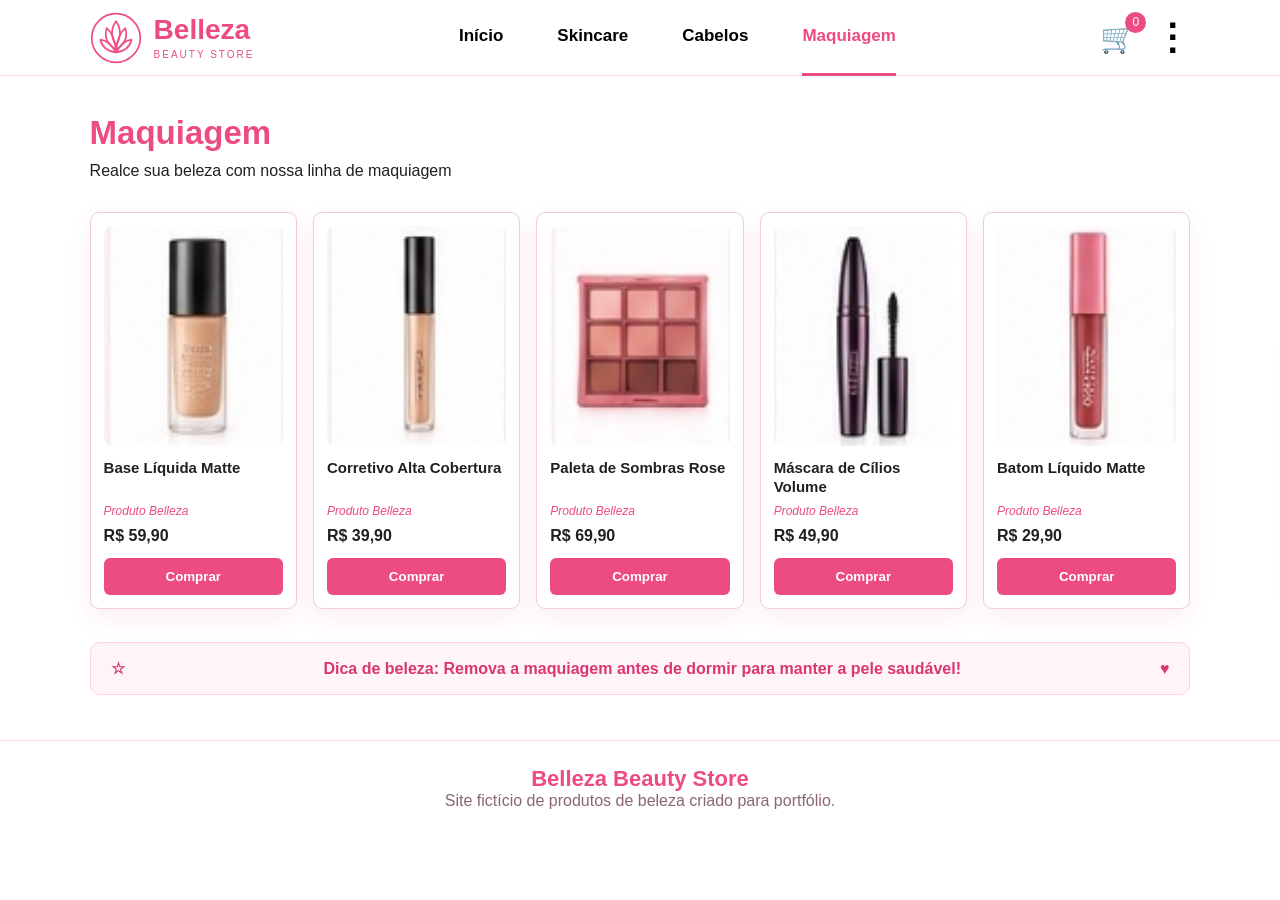
==== maquiagem.html @ 0fe97c4f "Add files via upload" ====
<!DOCTYPE html>
<html lang="pt-br">
<head>
  <meta charset="UTF-8">
  <meta name="viewport" content="width=device-width, initial-scale=1.0">
  <title>Belleza Beauty Store | Maquiagem</title>
  <link rel="stylesheet" href="assets/css/style.css">
</head>
<body>

<header class="site-header">
  <a class="brand" href="index.html">
    <img src="assets/img/lotus-logo.svg" alt="Logo flor de lótus">
    <div>
      <strong>Belleza</strong>
      <span>BEAUTY STORE</span>
    </div>
  </a>

  <nav class="main-nav">
    <a href="index.html">Início</a>
    <a href="skincare.html">Skincare</a>
    <a href="cabelos.html">Cabelos</a>
    <a class="active" href="maquiagem.html">Maquiagem</a>
  </nav>

  <div class="header-actions">
    <button class="cart-btn" title="Carrinho">🛒<span id="cartCount">0</span></button>
    <button class="menu-btn" id="menuBtn" title="Menu">⋮</button>
  </div>
</header>

<div class="overlay" id="overlay"></div>
<aside class="side-menu" id="sideMenu">
  <button class="close-menu" id="closeMenu">×</button>
  <a href="index.html" class="side-link">⌂ Início</a>
  <a href="skincare.html" class="side-link">♡ Skincare</a>
  <a href="cabelos.html" class="side-link">♧ Cabelos</a>
  <a href="maquiagem.html" class="side-link">✦ Maquiagem</a>
</aside>


<main>
  <section class="page-title">
    <h1>Maquiagem</h1>
    <p>Realce sua beleza com nossa linha de maquiagem</p>
  </section>

  <section class="products-grid">
    
        <article class="product-card">
          <div class="product-img">
            <img src="assets/img/base.jpg" alt="Base Líquida Matte">
          </div>
          <h3>Base Líquida Matte</h3>
          <span>Produto Belleza</span>
          <strong>R$ 59,90</strong>
          <button class="buy-btn" data-product="Base Líquida Matte">Comprar</button>
        </article>
        
        <article class="product-card">
          <div class="product-img">
            <img src="assets/img/corretivo.jpg" alt="Corretivo Alta Cobertura">
          </div>
          <h3>Corretivo Alta Cobertura</h3>
          <span>Produto Belleza</span>
          <strong>R$ 39,90</strong>
          <button class="buy-btn" data-product="Corretivo Alta Cobertura">Comprar</button>
        </article>
        
        <article class="product-card">
          <div class="product-img">
            <img src="assets/img/paleta.jpg" alt="Paleta de Sombras Rose">
          </div>
          <h3>Paleta de Sombras Rose</h3>
          <span>Produto Belleza</span>
          <strong>R$ 69,90</strong>
          <button class="buy-btn" data-product="Paleta de Sombras Rose">Comprar</button>
        </article>
        
        <article class="product-card">
          <div class="product-img">
            <img src="assets/img/mascara-cilios.jpg" alt="Máscara de Cílios Volume">
          </div>
          <h3>Máscara de Cílios Volume</h3>
          <span>Produto Belleza</span>
          <strong>R$ 49,90</strong>
          <button class="buy-btn" data-product="Máscara de Cílios Volume">Comprar</button>
        </article>
        
        <article class="product-card">
          <div class="product-img">
            <img src="assets/img/batom.jpg" alt="Batom Líquido Matte">
          </div>
          <h3>Batom Líquido Matte</h3>
          <span>Produto Belleza</span>
          <strong>R$ 29,90</strong>
          <button class="buy-btn" data-product="Batom Líquido Matte">Comprar</button>
        </article>
        
  </section>

  <section class="beauty-tip">
    <span>☆</span>
    <p>Dica de beleza: Remova a maquiagem antes de dormir para manter a pele saudável!</p>
    <span>♥</span>
  </section>
</main>

<footer>
  <strong>Belleza Beauty Store</strong>
  <p>Site fictício de produtos de beleza criado para portfólio.</p>
</footer>
<script src="assets/js/script.js"></script>
</body>
</html>
---- assets/css/style.css ----
*{
  box-sizing:border-box;
  margin:0;
  padding:0;
}
:root{
  --pink:#ec4b83;
  --pink-dark:#d93672;
  --light:#fff6f9;
  --soft:#ffe0ea;
  --border:#f7c6d5;
  --text:#202020;
}
body{
  font-family:Arial, Helvetica, sans-serif;
  background:#fff;
  color:var(--text);
}
.site-header{
  height:76px;
  display:flex;
  align-items:center;
  justify-content:space-between;
  gap:30px;
  padding:0 7%;
  background:#fff;
  border-bottom:1px solid #f5d7df;
  position:sticky;
  top:0;
  z-index:10;
}
.brand{
  display:flex;
  align-items:center;
  gap:12px;
  text-decoration:none;
  color:var(--pink);
}
.brand img{
  width:52px;
  height:52px;
}
.brand strong{
  display:block;
  font-size:28px;
  line-height:1;
}
.brand span{
  display:block;
  font-size:10px;
  letter-spacing:2px;
  margin-top:5px;
}
.main-nav{
  display:flex;
  align-items:center;
  gap:54px;
}
.main-nav a{
  color:#000;
  text-decoration:none;
  font-weight:600;
  font-size:17px;
  height:76px;
  display:flex;
  align-items:center;
  border-bottom:3px solid transparent;
}
.main-nav a:hover,
.main-nav a.active{
  color:var(--pink);
  border-bottom-color:var(--pink);
}
.header-actions{
  display:flex;
  align-items:center;
  gap:18px;
}
.cart-btn,.menu-btn,.close-menu{
  border:0;
  background:transparent;
  cursor:pointer;
}
.cart-btn{
  font-size:29px;
  position:relative;
}
.cart-btn span{
  position:absolute;
  right:-10px;
  top:-9px;
  background:var(--pink);
  color:white;
  font-size:12px;
  width:21px;
  height:21px;
  border-radius:50%;
  display:grid;
  place-items:center;
}
.menu-btn{
  font-size:36px;
  line-height:1;
  font-weight:bold;
}
.hero{
  display:grid;
  grid-template-columns: 38% 62%;
  min-height:355px;
  background:linear-gradient(90deg,#ffe3ec,#ffd7e5);
  overflow:hidden;
}
.hero-text{
  padding:62px 20px 50px 9%;
  background:linear-gradient(90deg,#ffe1eb 0%,#ffe1eb 78%,rgba(255,225,235,.72) 100%);
  position:relative;
  z-index:2;
}
.hero h1{
  font-size:42px;
  font-weight:400;
  line-height:1.15;
  margin-bottom:22px;
}
.hero h1 span{
  font-size:47px;
  font-weight:900;
  color:var(--pink);
}
.hero p{
  font-size:18px;
  line-height:1.55;
  max-width:430px;
  margin-bottom:28px;
}
.hero-photo{
  background:#ffd9e6;
}
.hero-photo img{
  width:100%;
  height:100%;
  display:block;
  object-fit:cover;
  object-position:center;
}
.pink-btn{
  display:inline-block;
  background:var(--pink);
  color:#fff;
  text-decoration:none;
  border:0;
  padding:15px 27px;
  border-radius:7px;
  font-weight:700;
  cursor:pointer;
  box-shadow:0 8px 18px rgba(236,75,131,.23);
}
.pink-btn.small{
  padding:13px 22px;
  font-size:15px;
}
.pink-btn:hover,
.buy-btn:hover{
  background:var(--pink-dark);
}
.home-cards{
  display:grid;
  grid-template-columns:1fr 1fr;
  gap:25px;
  padding:28px 7% 32px;
}
.info-card{
  min-height:205px;
  border:1px solid var(--border);
  border-radius:10px;
  background:linear-gradient(90deg,#fff7fa,#fff0f5);
  display:grid;
  grid-template-columns:1fr 220px;
  align-items:center;
  overflow:hidden;
  padding:27px;
}
.info-card h2{
  font-size:24px;
  margin:8px 0 15px;
}
.info-card p{
  font-size:17px;
  line-height:1.45;
  max-width:340px;
  margin-bottom:24px;
}
.info-card img{
  width:100%;
  height:170px;
  object-fit:cover;
  border-radius:8px;
}
.icon{
  font-size:25px;
  color:var(--pink);
}
.tips{
  padding:20px 7% 45px;
}
.tips h2{
  color:var(--pink);
  font-size:30px;
  margin-bottom:15px;
}
.tips-grid{
  display:grid;
  grid-template-columns:repeat(3,1fr);
  gap:16px;
}
.tips-grid p{
  background:#fff6f9;
  border:1px solid #ffd0dd;
  border-radius:10px;
  padding:20px;
}
.page-title{
  padding:38px 7% 22px;
}
.page-title h1{
  color:var(--pink);
  font-size:33px;
  margin-bottom:10px;
}
.page-title p{
  font-size:16px;
}
.products-grid{
  padding:10px 7% 25px;
  display:grid;
  grid-template-columns:repeat(5,1fr);
  gap:16px;
}
.product-card{
  border:1px solid #f3cbd5;
  border-radius:9px;
  background:#fff;
  padding:13px;
  box-shadow:0 10px 24px rgba(236,75,131,.09);
}
.product-img{
  height:220px;
  border-radius:8px;
  background:#fff7fa;
  display:grid;
  place-items:center;
  overflow:hidden;
  margin-bottom:13px;
}
.product-img img{
  width:100%;
  height:100%;
  object-fit:cover;
}
.product-card h3{
  font-size:15px;
  line-height:1.25;
  min-height:40px;
  margin-bottom:5px;
}
.product-card span{
  font-size:12px;
  color:var(--pink);
  font-style:italic;
  display:block;
  margin-bottom:9px;
}
.product-card strong{
  display:block;
  font-size:16px;
  margin-bottom:13px;
}
.buy-btn{
  width:100%;
  border:0;
  background:var(--pink);
  color:white;
  font-weight:700;
  border-radius:6px;
  padding:11px 12px;
  cursor:pointer;
}
.beauty-tip{
  margin:8px 7% 45px;
  border:1px solid #ffd0dd;
  background:#fff4f8;
  border-radius:10px;
  padding:16px 20px;
  display:flex;
  align-items:center;
  justify-content:space-between;
  gap:20px;
  color:var(--pink-dark);
  font-weight:700;
}
.side-menu{
  position:fixed;
  top:50%;
  right:-370px;
  transform:translateY(-50%);
  width:310px;
  background:#fff;
  z-index:30;
  border-radius:22px;
  padding:44px 35px;
  box-shadow:0 20px 60px rgba(0,0,0,.25);
  transition:.28s;
}
.side-menu.open{
  right:28px;
}
.close-menu{
  position:absolute;
  top:18px;
  right:22px;
  font-size:31px;
}
.side-link{
  display:block;
  color:#111;
  text-decoration:none;
  font-size:22px;
  font-weight:800;
  padding:18px 0;
}
.side-link:hover{
  color:var(--pink);
}
.overlay{
  display:none;
  position:fixed;
  inset:0;
  background:rgba(0,0,0,.58);
  z-index:20;
}
.overlay.show{
  display:block;
}
footer{
  text-align:center;
  background:#fff;
  border-top:1px solid #f5d7df;
  padding:25px 7%;
  color:#8a6671;
}
footer strong{
  color:var(--pink);
  font-size:22px;
}
@media(max-width:900px){
  .site-header{
    padding:0 4%;
  }
  .main-nav{
    display:none;
  }
  .hero{
    grid-template-columns:1fr;
  }
  .hero-text{
    padding:46px 6%;
  }
  .hero-photo img{
    height:310px;
  }
  .home-cards{
    grid-template-columns:1fr;
    padding:24px 5%;
  }
  .products-grid{
    grid-template-columns:repeat(2,1fr);
    padding:10px 5% 25px;
  }
  .tips-grid{
    grid-template-columns:1fr;
  }
}
@media(max-width:520px){
  .brand strong{
    font-size:22px;
  }
  .brand img{
    width:43px;
    height:43px;
  }
  .hero h1{
    font-size:34px;
  }
  .hero h1 span{
    font-size:39px;
  }
  .info-card{
    grid-template-columns:1fr;
  }
  .products-grid{
    grid-template-columns:1fr;
  }
  .side-menu{
    width:82%;
  }
}
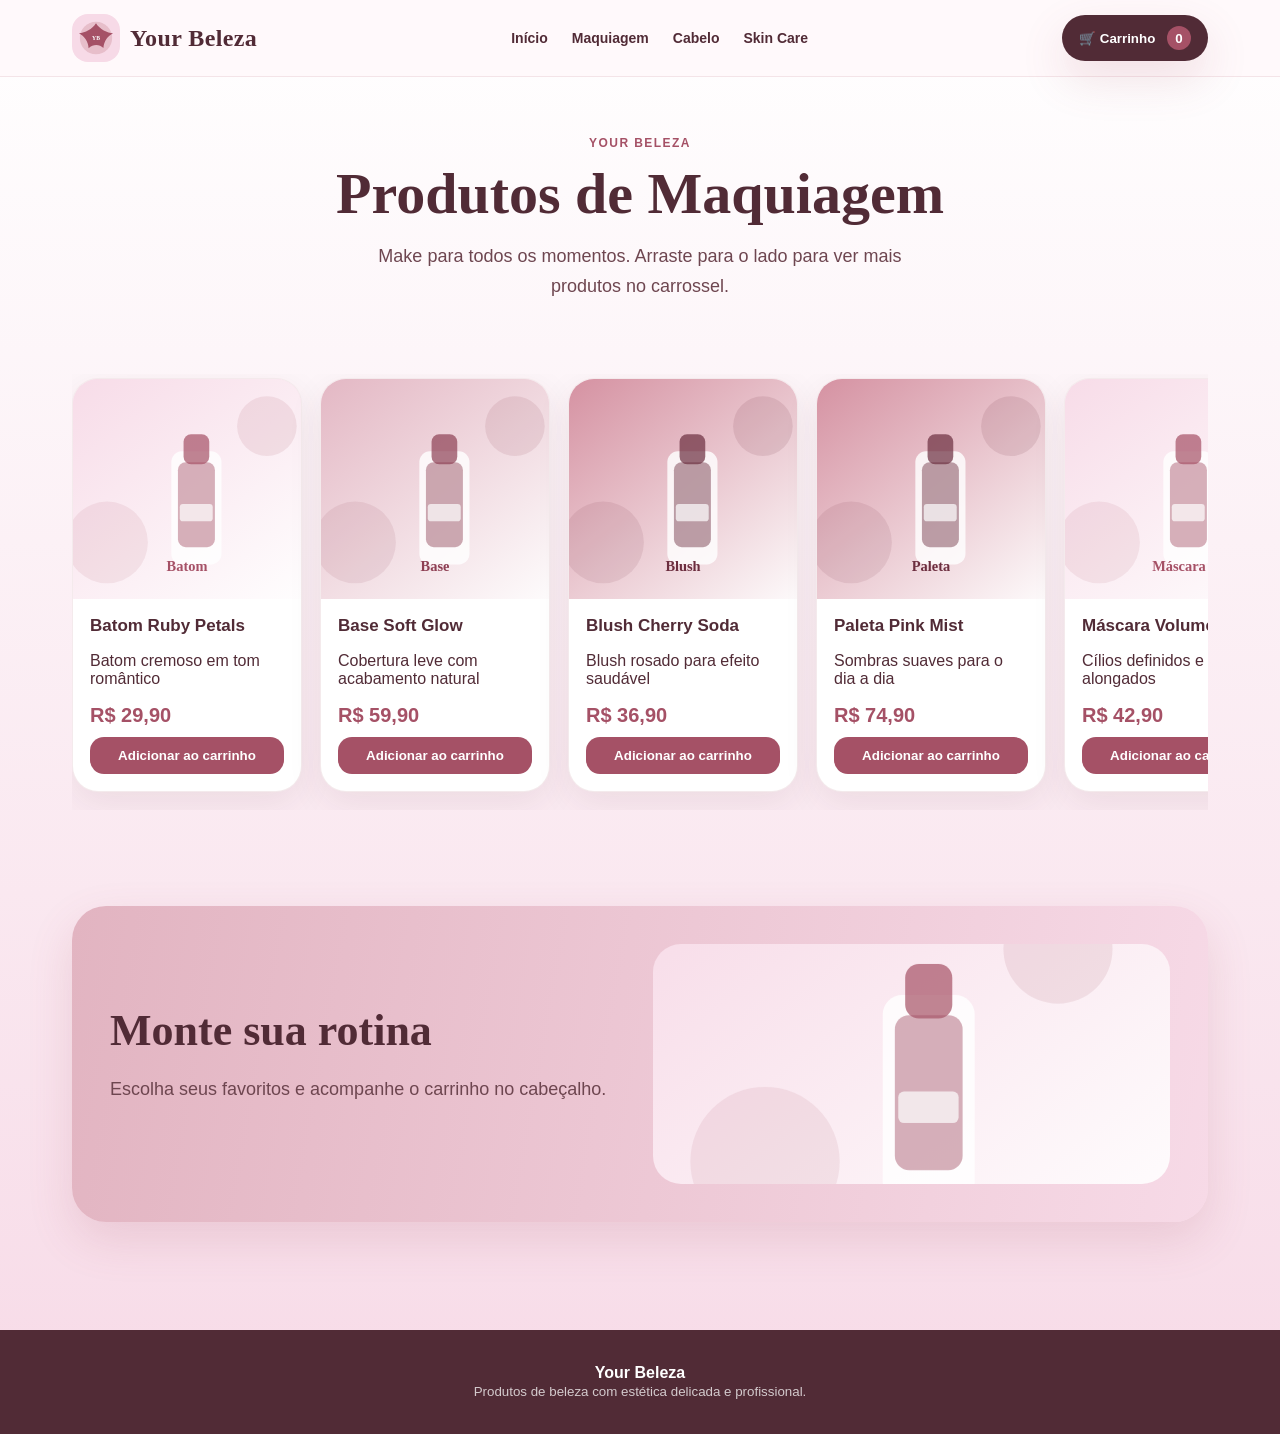
==== commit 5d8ca10a: "Add files via upload" ====
--- a/maquiagem.html
+++ b/maquiagem.html
@@ -1,116 +1,47 @@
-<!DOCTYPE html>
-<html lang="pt-br">
-<head>
-  <meta charset="UTF-8">
-  <meta name="viewport" content="width=device-width, initial-scale=1.0">
-  <title>Belleza Beauty Store | Maquiagem</title>
-  <link rel="stylesheet" href="assets/css/style.css">
-</head>
-<body>
-
-<header class="site-header">
-  <a class="brand" href="index.html">
-    <img src="assets/img/lotus-logo.svg" alt="Logo flor de lótus">
-    <div>
-      <strong>Belleza</strong>
-      <span>BEAUTY STORE</span>
-    </div>
-  </a>
-
-  <nav class="main-nav">
-    <a href="index.html">Início</a>
-    <a href="skincare.html">Skincare</a>
-    <a href="cabelos.html">Cabelos</a>
-    <a class="active" href="maquiagem.html">Maquiagem</a>
-  </nav>
-
-  <div class="header-actions">
-    <button class="cart-btn" title="Carrinho">🛒<span id="cartCount">0</span></button>
-    <button class="menu-btn" id="menuBtn" title="Menu">⋮</button>
-  </div>
-</header>
-
-<div class="overlay" id="overlay"></div>
-<aside class="side-menu" id="sideMenu">
-  <button class="close-menu" id="closeMenu">×</button>
-  <a href="index.html" class="side-link">⌂ Início</a>
-  <a href="skincare.html" class="side-link">♡ Skincare</a>
-  <a href="cabelos.html" class="side-link">♧ Cabelos</a>
-  <a href="maquiagem.html" class="side-link">✦ Maquiagem</a>
-</aside>
-
-
-<main>
-  <section class="page-title">
-    <h1>Maquiagem</h1>
-    <p>Realce sua beleza com nossa linha de maquiagem</p>
-  </section>
-
-  <section class="products-grid">
-    
-        <article class="product-card">
-          <div class="product-img">
-            <img src="assets/img/base.jpg" alt="Base Líquida Matte">
-          </div>
-          <h3>Base Líquida Matte</h3>
-          <span>Produto Belleza</span>
-          <strong>R$ 59,90</strong>
-          <button class="buy-btn" data-product="Base Líquida Matte">Comprar</button>
-        </article>
-        
-        <article class="product-card">
-          <div class="product-img">
-            <img src="assets/img/corretivo.jpg" alt="Corretivo Alta Cobertura">
-          </div>
-          <h3>Corretivo Alta Cobertura</h3>
-          <span>Produto Belleza</span>
-          <strong>R$ 39,90</strong>
-          <button class="buy-btn" data-product="Corretivo Alta Cobertura">Comprar</button>
-        </article>
-        
-        <article class="product-card">
-          <div class="product-img">
-            <img src="assets/img/paleta.jpg" alt="Paleta de Sombras Rose">
-          </div>
-          <h3>Paleta de Sombras Rose</h3>
-          <span>Produto Belleza</span>
-          <strong>R$ 69,90</strong>
-          <button class="buy-btn" data-product="Paleta de Sombras Rose">Comprar</button>
-        </article>
-        
-        <article class="product-card">
-          <div class="product-img">
-            <img src="assets/img/mascara-cilios.jpg" alt="Máscara de Cílios Volume">
-          </div>
-          <h3>Máscara de Cílios Volume</h3>
-          <span>Produto Belleza</span>
-          <strong>R$ 49,90</strong>
-          <button class="buy-btn" data-product="Máscara de Cílios Volume">Comprar</button>
-        </article>
-        
-        <article class="product-card">
-          <div class="product-img">
-            <img src="assets/img/batom.jpg" alt="Batom Líquido Matte">
-          </div>
-          <h3>Batom Líquido Matte</h3>
-          <span>Produto Belleza</span>
-          <strong>R$ 29,90</strong>
-          <button class="buy-btn" data-product="Batom Líquido Matte">Comprar</button>
-        </article>
-        
-  </section>
-
-  <section class="beauty-tip">
-    <span>☆</span>
-    <p>Dica de beleza: Remova a maquiagem antes de dormir para manter a pele saudável!</p>
-    <span>♥</span>
-  </section>
-</main>
-
-<footer>
-  <strong>Belleza Beauty Store</strong>
-  <p>Site fictício de produtos de beleza criado para portfólio.</p>
-</footer>
-<script src="assets/js/script.js"></script>
-</body>
-</html>
+<!doctype html><html lang="pt-BR"><head><meta charset="utf-8"><meta name="viewport" content="width=device-width,initial-scale=1"><title>Produtos de Maquiagem | Your Beleza</title><link rel="stylesheet" href="style.css"></head><body>
+<header class="header"><nav class="nav">
+      <a class="brand" href="index.html"><img src="assets/logo.svg" alt="Logo Your Beleza"><span>Your Beleza</span></a>
+      <div class="menu"><a href="index.html">Início</a><a href="maquiagem.html">Maquiagem</a><a href="cabelo.html">Cabelo</a><a href="skincare.html">Skin Care</a></div>
+      <button class="cart">🛒 Carrinho <span id="cart-count">0</span></button>
+    </nav></header>
+<main class="container">
+<section class="page-hero"><span class="tag">Your Beleza</span><h1>Produtos de Maquiagem</h1><p class="lead" style="margin:auto">Make para todos os momentos. Arraste para o lado para ver mais produtos no carrossel.</p></section>
+<section class="section"><div class="carousel"><article class="product-card">
+      <img src="assets/produto-1.svg" alt="Batom Ruby Petals">
+      <div class="product-info">
+        <h3>Batom Ruby Petals</h3><p>Batom cremoso em tom romântico</p><div class="price">R$ 29,90</div>
+        <button class="add" onclick="addToCart()">Adicionar ao carrinho</button>
+      </div>
+    </article><article class="product-card">
+      <img src="assets/produto-2.svg" alt="Base Soft Glow">
+      <div class="product-info">
+        <h3>Base Soft Glow</h3><p>Cobertura leve com acabamento natural</p><div class="price">R$ 59,90</div>
+        <button class="add" onclick="addToCart()">Adicionar ao carrinho</button>
+      </div>
+    </article><article class="product-card">
+      <img src="assets/produto-3.svg" alt="Blush Cherry Soda">
+      <div class="product-info">
+        <h3>Blush Cherry Soda</h3><p>Blush rosado para efeito saudável</p><div class="price">R$ 36,90</div>
+        <button class="add" onclick="addToCart()">Adicionar ao carrinho</button>
+      </div>
+    </article><article class="product-card">
+      <img src="assets/produto-9.svg" alt="Paleta Pink Mist">
+      <div class="product-info">
+        <h3>Paleta Pink Mist</h3><p>Sombras suaves para o dia a dia</p><div class="price">R$ 74,90</div>
+        <button class="add" onclick="addToCart()">Adicionar ao carrinho</button>
+      </div>
+    </article><article class="product-card">
+      <img src="assets/produto-7.svg" alt="Máscara Volume">
+      <div class="product-info">
+        <h3>Máscara Volume</h3><p>Cílios definidos e alongados</p><div class="price">R$ 42,90</div>
+        <button class="add" onclick="addToCart()">Adicionar ao carrinho</button>
+      </div>
+    </article></div></section>
+<section class="section"><div class="offer"><div><h2>Monte sua rotina</h2><p class="lead">Escolha seus favoritos e acompanhe o carrinho no cabeçalho.</p></div><div class="offer-visual" style="background-image:url('assets/produto-1.svg')"></div></div></section>
+</main><footer class="footer"><b>Your Beleza</b><br><small>Produtos de beleza com estética delicada e profissional.</small></footer><script>
+let count = Number(localStorage.getItem('yourBelezaCart') || 0);
+const el = document.getElementById('cart-count');
+function renderCart(){ if(el) el.textContent = count; }
+function addToCart(){ count++; localStorage.setItem('yourBelezaCart', count); renderCart(); }
+renderCart();
+</script></body></html>
--- a/style.css
+++ b/style.css
@@ -0,0 +1,69 @@
+:root{
+  --pink-mist:#F7DAE7;
+  --bubblegum:#E2B4C1;
+  --cherry:#D38C9D;
+  --ruby:#A55166;
+  --wine:#512B36;
+  --cream:#FFF9FB;
+  --white:#fff;
+  --shadow:0 18px 45px rgba(165,81,102,.16);
+}
+*{box-sizing:border-box}
+body{margin:0;font-family:Inter,Arial,sans-serif;background:linear-gradient(180deg,#fff 0%,var(--pink-mist) 100%);color:var(--wine)}
+a{text-decoration:none;color:inherit}
+img{max-width:100%;display:block}
+.header{position:sticky;top:0;z-index:10;background:rgba(255,249,251,.92);backdrop-filter:blur(16px);border-bottom:1px solid rgba(165,81,102,.12)}
+.nav{max-width:1180px;margin:auto;display:flex;align-items:center;justify-content:space-between;padding:14px 22px;gap:18px}
+.brand{display:flex;align-items:center;gap:10px;font-family:Georgia,serif;font-size:24px;font-weight:800;letter-spacing:.4px}
+.brand img{width:48px;height:48px;border-radius:16px}
+.menu{display:flex;align-items:center;gap:24px;font-weight:700;font-size:14px}
+.menu a:hover{color:var(--ruby)}
+.cart{border:0;background:var(--wine);color:white;border-radius:999px;padding:11px 17px;font-weight:800;cursor:pointer;box-shadow:var(--shadow)}
+.cart span{display:inline-flex;align-items:center;justify-content:center;background:var(--ruby);border-radius:999px;min-width:24px;height:24px;margin-left:8px}
+.container{max-width:1180px;margin:auto;padding:0 22px}
+.hero{display:grid;grid-template-columns:1.05fr .95fr;align-items:center;gap:42px;padding:70px 22px 50px}
+.tag{display:inline-block;color:var(--ruby);font-weight:900;text-transform:uppercase;letter-spacing:.12em;font-size:12px;margin-bottom:16px}
+h1{font-family:Georgia,serif;font-size:clamp(42px,6vw,76px);line-height:.98;margin:0 0 18px}
+h1 span,.pink{color:var(--ruby)}
+.lead{font-size:18px;line-height:1.7;max-width:560px;color:#6e4650}
+.actions{display:flex;gap:14px;flex-wrap:wrap;margin-top:28px}
+.btn{border:0;border-radius:999px;padding:14px 22px;font-weight:900;cursor:pointer;display:inline-flex;align-items:center;gap:8px}
+.btn.dark{background:var(--wine);color:#fff}
+.btn.light{background:#fff;color:var(--wine);border:1px solid rgba(165,81,102,.18)}
+.hero-card{background:linear-gradient(135deg,var(--pink-mist),#fff);border-radius:38px;padding:26px;box-shadow:var(--shadow);position:relative;overflow:hidden;min-height:440px}
+.hero-card:before{content:"";position:absolute;inset:auto -70px -90px auto;width:270px;height:270px;background:var(--cherry);opacity:.18;border-radius:50%}
+.hero-product{height:390px;display:flex;align-items:end;justify-content:center;gap:18px}
+.bottle{width:125px;height:280px;border-radius:38px;background:linear-gradient(#fff,var(--bubblegum));box-shadow:0 18px 45px rgba(165,81,102,.18);position:relative}
+.bottle:nth-child(2){height:340px;background:linear-gradient(#fff,var(--cherry));}
+.bottle:nth-child(3){height:230px;border-radius:80px 80px 30px 30px}
+.bottle:before{content:"";position:absolute;top:-52px;left:32px;width:62px;height:70px;border-radius:22px 22px 10px 10px;background:var(--ruby);opacity:.68}
+.bottle:after{content:"YOUR\A BELEZA";white-space:pre;position:absolute;left:18px;right:18px;top:122px;text-align:center;background:rgba(255,255,255,.56);border-radius:14px;padding:13px 0;font-family:Georgia,serif;font-size:13px;font-weight:800;color:var(--wine)}
+.section{padding:48px 0}
+.section-title{display:flex;align-items:end;justify-content:space-between;gap:20px;margin-bottom:24px}
+h2{font-family:Georgia,serif;font-size:38px;margin:0}
+.offer{display:grid;grid-template-columns:1fr 1fr;gap:26px;background:linear-gradient(100deg,var(--bubblegum),var(--pink-mist));border-radius:34px;padding:38px;box-shadow:var(--shadow);align-items:center}
+.offer h2{font-size:44px}
+.offer-visual{min-height:240px;border-radius:28px;background:url('assets/produto-4.svg') center/cover no-repeat}
+.carousel{display:grid;grid-auto-flow:column;grid-auto-columns:minmax(230px,1fr);gap:18px;overflow-x:auto;padding:4px 4px 18px;scroll-snap-type:x mandatory}
+.product-card{background:#fff;border:1px solid rgba(165,81,102,.12);border-radius:26px;overflow:hidden;box-shadow:0 12px 35px rgba(81,43,54,.08);scroll-snap-align:start}
+.product-card img{height:220px;width:100%;object-fit:cover;background:var(--pink-mist)}
+.product-info{padding:17px}
+.product-info h3{margin:0 0 6px;font-size:17px}
+.price{font-weight:900;color:var(--ruby);font-size:20px;margin:10px 0}
+.add{width:100%;border:0;background:var(--ruby);color:white;border-radius:14px;padding:11px;font-weight:900;cursor:pointer}
+.grid-cats{display:grid;grid-template-columns:repeat(3,1fr);gap:22px}
+.cat{background:#fff;border-radius:30px;padding:18px;box-shadow:var(--shadow);border:1px solid rgba(165,81,102,.12)}
+.cat img{height:230px;width:100%;object-fit:cover;border-radius:22px}
+.cat h3{font-family:Georgia,serif;font-size:25px;margin:17px 0 8px}
+.page-hero{padding:56px 0 24px;text-align:center}
+.page-hero h1{font-size:58px}
+.footer{background:var(--wine);color:white;margin-top:60px;padding:34px 22px;text-align:center}
+.footer small{opacity:.75}
+@media(max-width:800px){
+  .hero,.offer{grid-template-columns:1fr}
+  .menu{gap:12px;font-size:12px;overflow:auto}
+  .nav{flex-wrap:wrap}
+  .cart{margin-left:auto}
+  .grid-cats{grid-template-columns:1fr}
+  .hero-card{min-height:360px}
+}
